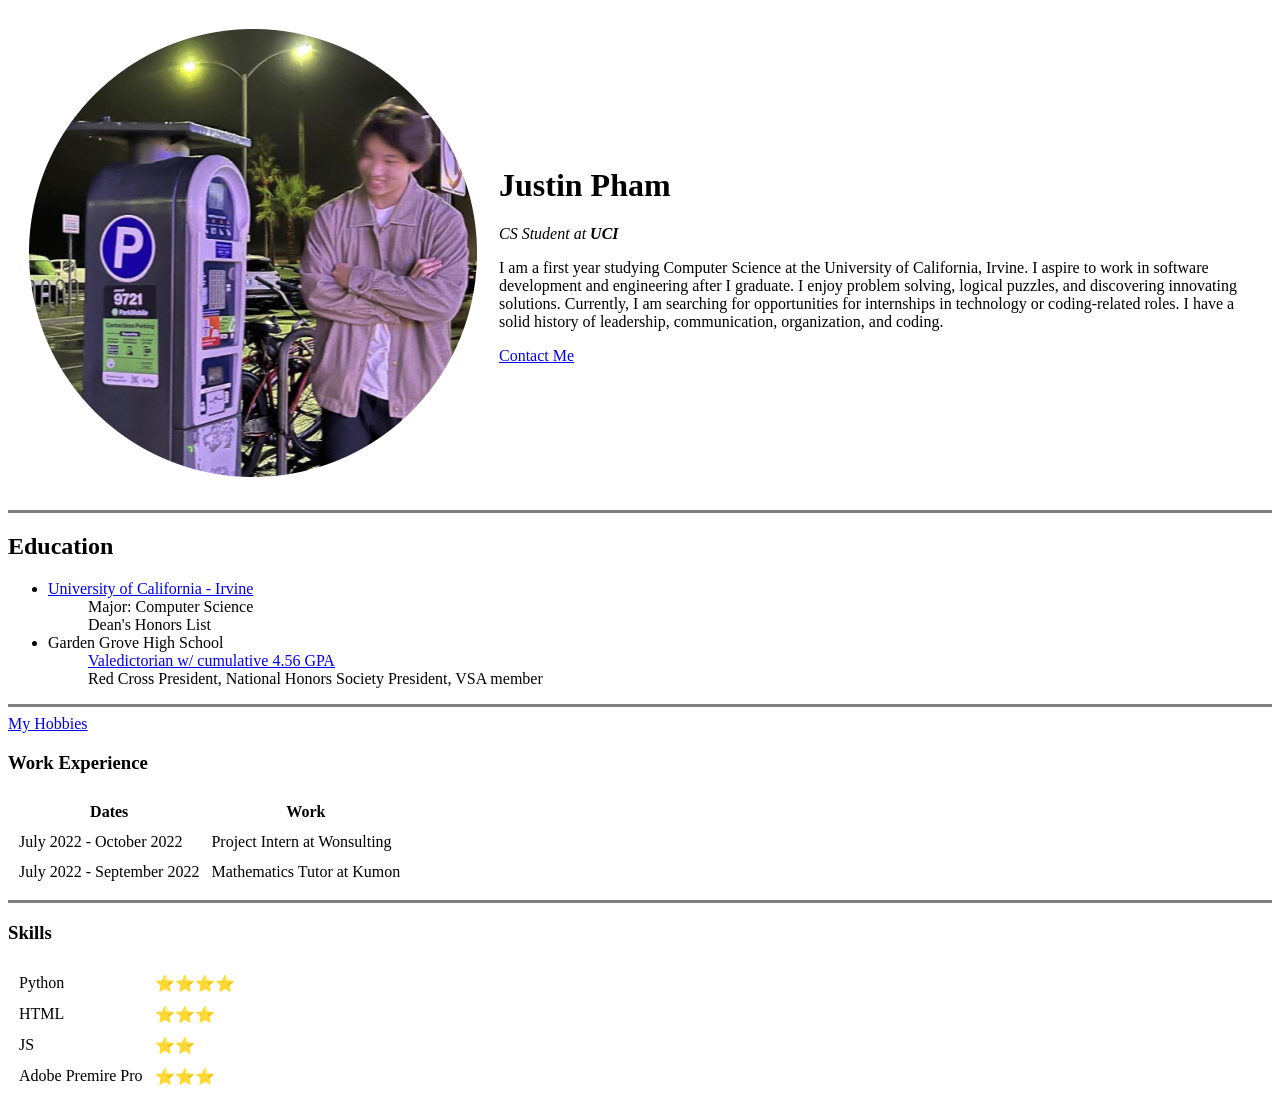
==== index.html @ bb66446e "Add files via upload Added intitial cv website files" ====
<!DOCTYPE html>
<html lang="en">
    <head>
        <meta charset="UTF-8">
        <title>Justin Pham</title>
    </head>
    <body>
        <table cellspacing = "20">
            <tr>
                <td><img src="images/image-modified.png" alt="Justin Profile Picture"></td>
                <td>
                    <h1>Justin Pham</h1>
                    <p><em>CS Student at <strong>UCI</strong></em></p>
                    <p>I am a first year studying Computer Science at the University of California, Irvine. I aspire to work in software development and engineering after I graduate. I enjoy problem solving, logical puzzles, and discovering innovating solutions. Currently, I am searching for opportunities for internships in technology or coding-related roles. I have a solid history of leadership, communication, organization, and coding.</p>
                    <a href="contact_info.html">Contact Me</a>
                </td>
            </tr>
        </table>
        <hr size="3" noshade="">

        <h2>Education</h2>
        <ul>
            <li><a href="https://uci.edu/">University of California - Irvine</a></li>
                <ul>Major: Computer Science</ul>
                    
                <ul>Dean's Honors List</ul>
            <li>Garden Grove High School</li>
                <ul><a href="https://www.ggusd.us/students/honor/2021-2022-valedictorians-and-salutatorians">Valedictorian w/ cumulative 4.56 GPA</a></ul>
                <ul>Red Cross President, National Honors Society President, VSA member</ul>
        </ul>
        <hr size="3" noshade="">
        <a href="hobbies.html">My Hobbies</a>
        <h3>Work Experience</h3>
        <table cellspacing = 10>
            <thead>
                <th>Dates</th>   
                <th>Work</th>
            </thead>
            <tr>
                <td>July 2022 - October 2022</td>
                <td>Project Intern at Wonsulting</td>
            </tr>
            <tr>
                <td>July 2022 - September 2022</td>
                <td>Mathematics Tutor at Kumon</td>
            </tr>
        </table>
        <hr size="3" noshade="">    
        <h3>Skills</h3>
        <table cellspacing = 10>
            <tr>
                <td>Python</td>
                <td>⭐⭐⭐⭐</td>
            </tr>
            <tr>
                <td>HTML</td>
                <td>⭐⭐⭐</td>
            </tr>
            <tr>
                <td>JS</td>
                <td>⭐⭐</td>
            </tr>
            <tr>
                <td>Adobe Premire Pro</td>
                <td>⭐⭐⭐</td>
            </tr>
        </table>
        

    </body>
</html>
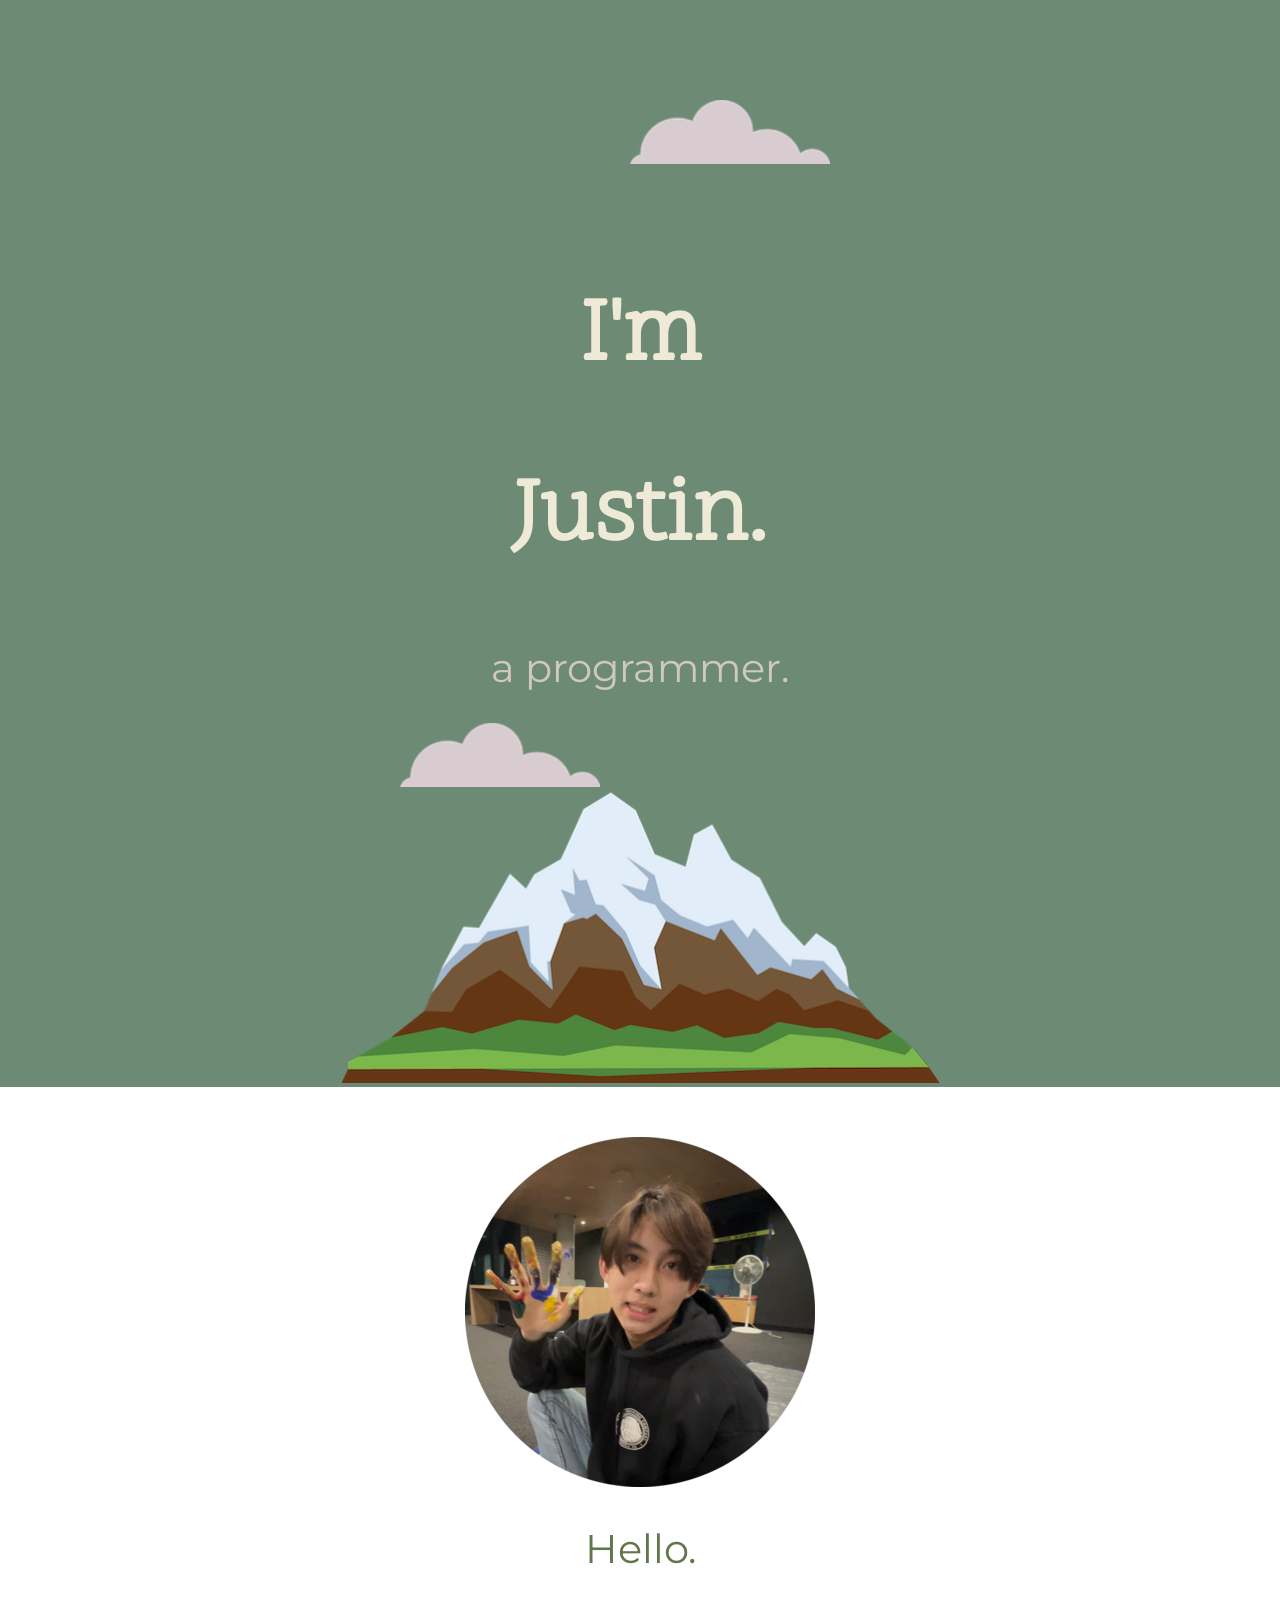
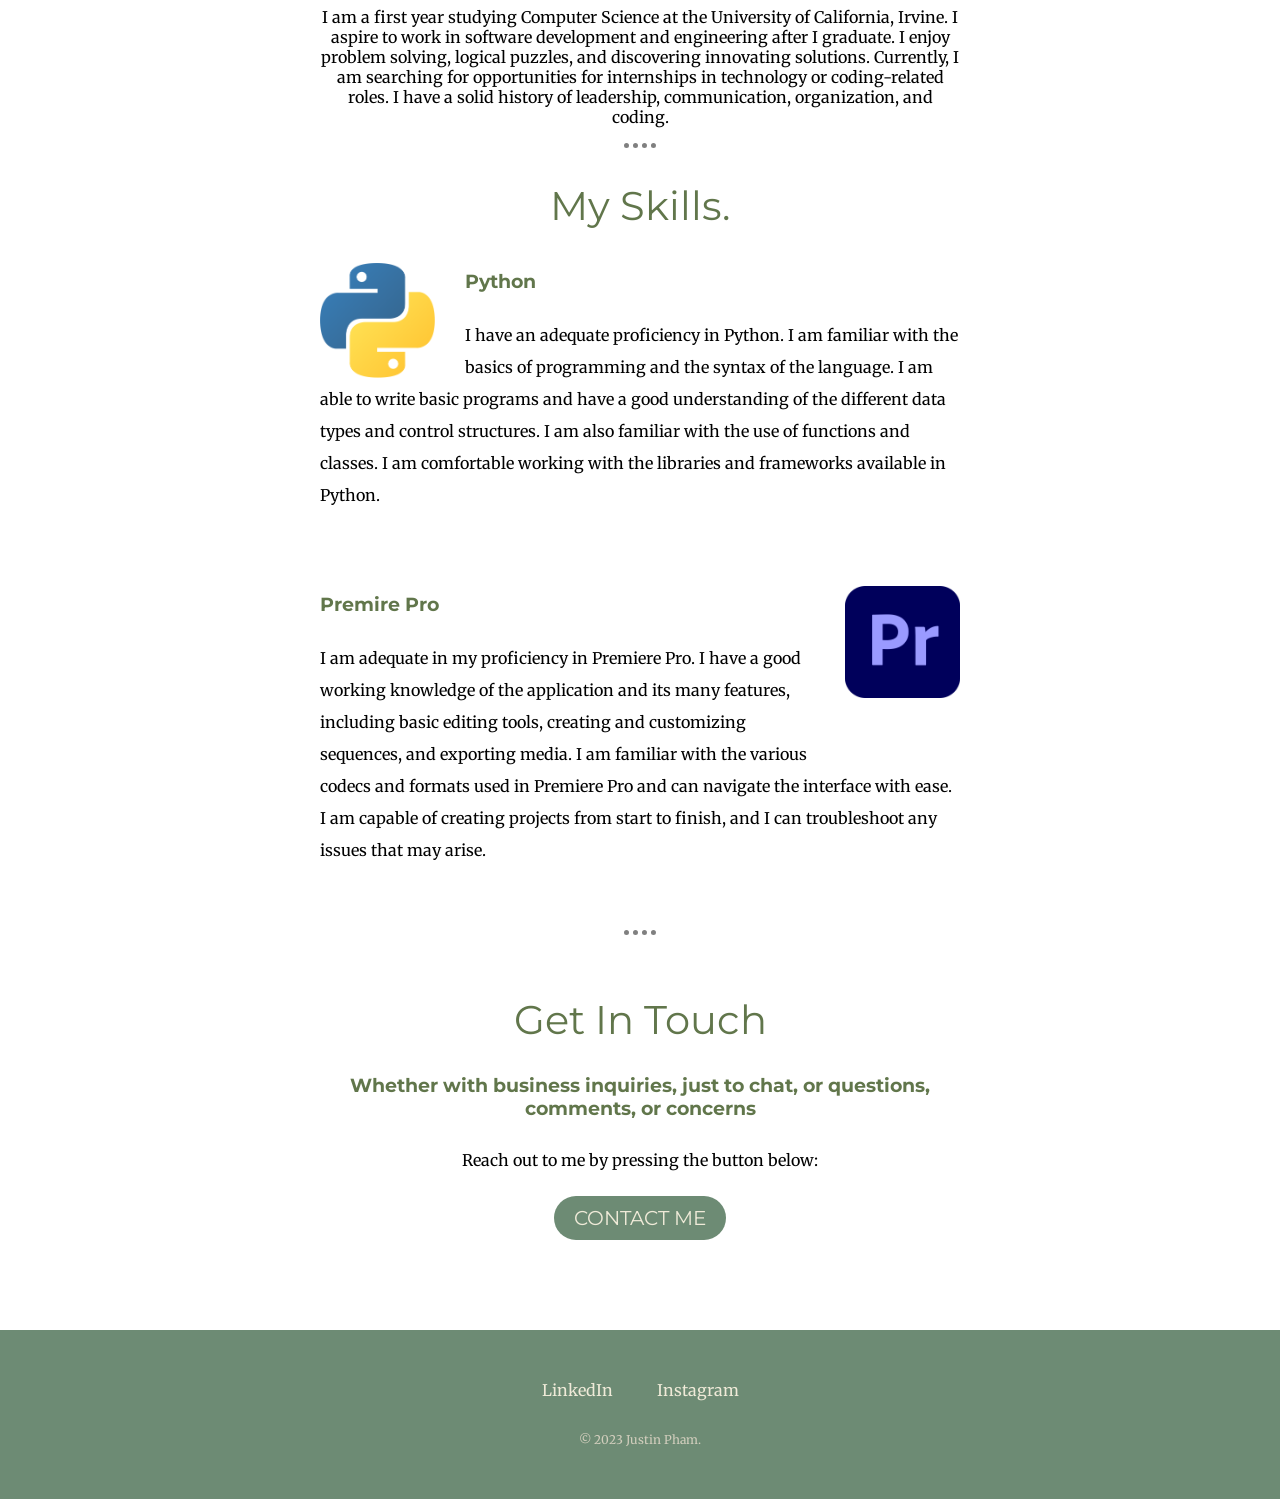
==== commit a3a21cf4: "Add files via upload" ====
--- a/index.html
+++ b/index.html
@@ -1,71 +1,67 @@
 <!DOCTYPE html>
 <html lang="en">
-    <head>
-        <meta charset="UTF-8">
-        <title>Justin Pham</title>
-    </head>
-    <body>
-        <table cellspacing = "20">
-            <tr>
-                <td><img src="images/image-modified.png" alt="Justin Profile Picture"></td>
-                <td>
-                    <h1>Justin Pham</h1>
-                    <p><em>CS Student at <strong>UCI</strong></em></p>
-                    <p>I am a first year studying Computer Science at the University of California, Irvine. I aspire to work in software development and engineering after I graduate. I enjoy problem solving, logical puzzles, and discovering innovating solutions. Currently, I am searching for opportunities for internships in technology or coding-related roles. I have a solid history of leadership, communication, organization, and coding.</p>
-                    <a href="contact_info.html">Contact Me</a>
-                </td>
-            </tr>
-        </table>
-        <hr size="3" noshade="">
+<head>
+    <meta charset="UTF-8">
+    <meta http-equiv="X-UA-Compatible" content="IE=edge">
+    <meta name="viewport" content="width=device-width, initial-scale=1.0">
+    <title>Justin Pham</title>
+    <link rel="stylesheet" href="css\styles.css">
+    <link rel="icon" href="favicon1.ico">
+    <link rel="preconnect" href="https://fonts.googleapis.com">
+    <link rel="preconnect" href="https://fonts.gstatic.com" crossorigin>
+    <link href="https://fonts.googleapis.com/css2?family=Merriweather&family=Montserrat&family=Scope+One&display=swap" rel="stylesheet">
+</head>
+<body>
+    <div class="top-container">
+        <img class='top-cloud' src="images/cloud.png" alt="cloud-img">
+        <div class="title-text">
+            <h1>I'm Justin.</h1>
+            <h2><span class="under-title">a programmer.</span></h2>
+        </div>
+        <img class='bottom-cloud' src="images/cloud.png" alt="cloud-img">
+        <img class='mountain' src="images/mountain.png" alt="mountain-img">
+    </div>
+    <div class="middle-container">
+        <div class="profile">
+          <img id='pfp' src="images/painting.png" alt="profile-picture">
+          <h2>Hello.</h2>
+          <p id="personal-description">I am a first year studying Computer Science at the University of California, Irvine. I aspire to work in software development and engineering after I graduate. I enjoy problem solving, logical puzzles, and discovering innovating solutions. Currently, I am searching for opportunities for internships in technology or coding-related roles. I have a solid history of leadership, communication, organization, and coding.
 
-        <h2>Education</h2>
-        <ul>
-            <li><a href="https://uci.edu/">University of California - Irvine</a></li>
-                <ul>Major: Computer Science</ul>
-                    
-                <ul>Dean's Honors List</ul>
-            <li>Garden Grove High School</li>
-                <ul><a href="https://www.ggusd.us/students/honor/2021-2022-valedictorians-and-salutatorians">Valedictorian w/ cumulative 4.56 GPA</a></ul>
-                <ul>Red Cross President, National Honors Society President, VSA member</ul>
-        </ul>
-        <hr size="3" noshade="">
-        <a href="hobbies.html">My Hobbies</a>
-        <h3>Work Experience</h3>
-        <table cellspacing = 10>
-            <thead>
-                <th>Dates</th>   
-                <th>Work</th>
-            </thead>
-            <tr>
-                <td>July 2022 - October 2022</td>
-                <td>Project Intern at Wonsulting</td>
-            </tr>
-            <tr>
-                <td>July 2022 - September 2022</td>
-                <td>Mathematics Tutor at Kumon</td>
-            </tr>
-        </table>
-        <hr size="3" noshade="">    
-        <h3>Skills</h3>
-        <table cellspacing = 10>
-            <tr>
-                <td>Python</td>
-                <td>⭐⭐⭐⭐</td>
-            </tr>
-            <tr>
-                <td>HTML</td>
-                <td>⭐⭐⭐</td>
-            </tr>
-            <tr>
-                <td>JS</td>
-                <td>⭐⭐</td>
-            </tr>
-            <tr>
-                <td>Adobe Premire Pro</td>
-                <td>⭐⭐⭐</td>
-            </tr>
-        </table>
-        
-
-    </body>
-</html>+          </p>
+        </div>
+        <hr>
+        <div class="skills">
+          <h2>My Skills.</h2>
+          <div class="skill-row">
+            <img id="python" src="images/python.png" alt="python-logo">
+            <h3>Python</h3>
+            <p>I have an adequate proficiency in Python. I am familiar with the basics of programming and the syntax of the language. I am able to write basic programs and have a good understanding of the different data types and control structures. I am also familiar with the use of functions and classes. I am comfortable working with the libraries and frameworks available in Python.</p>
+          </div>
+          <br>
+          <br>
+          <div class="skill-row">
+            <img id="premire" src="images/premire.png" alt="premire-logo">
+            <h3>Premire Pro</h3>
+            <p>I am adequate in my proficiency in Premiere Pro. I have a good working knowledge of the application and its many features, including basic editing tools, creating and customizing sequences, and exporting media. I am familiar with the various codecs and formats used in Premiere Pro and can navigate the interface with ease. I am capable of creating projects from start to finish, and I can troubleshoot any issues that may arise.</p>
+          </div>
+        </div>
+        <br>
+        <br>
+        <hr>
+        <div class="contact-me">
+          <h2 class="GetInTouch">Get In Touch</h2>
+          <h3 class="contact-description">Whether with business inquiries, just to chat, or questions, comments, or concerns</h3>
+            <p>Reach out to me by pressing the button below:</p>
+            <br>
+          <a class="btn" href="mailto:justinmpham714@email.com">CONTACT ME</a>
+        </div>
+      </div>
+      
+      <div class="bottom-container">
+        <a class="footer-link" href="https://www.linkedin.com/in/justin-pham-035b2b224/">LinkedIn</a>
+        <a class="footer-link" href="https://www.instagram.com/cowjustih/">Instagram</a>
+        <p class="copyright">© 2023 Justin Pham.</p>
+      </div>
+      
+</body>
+</html>
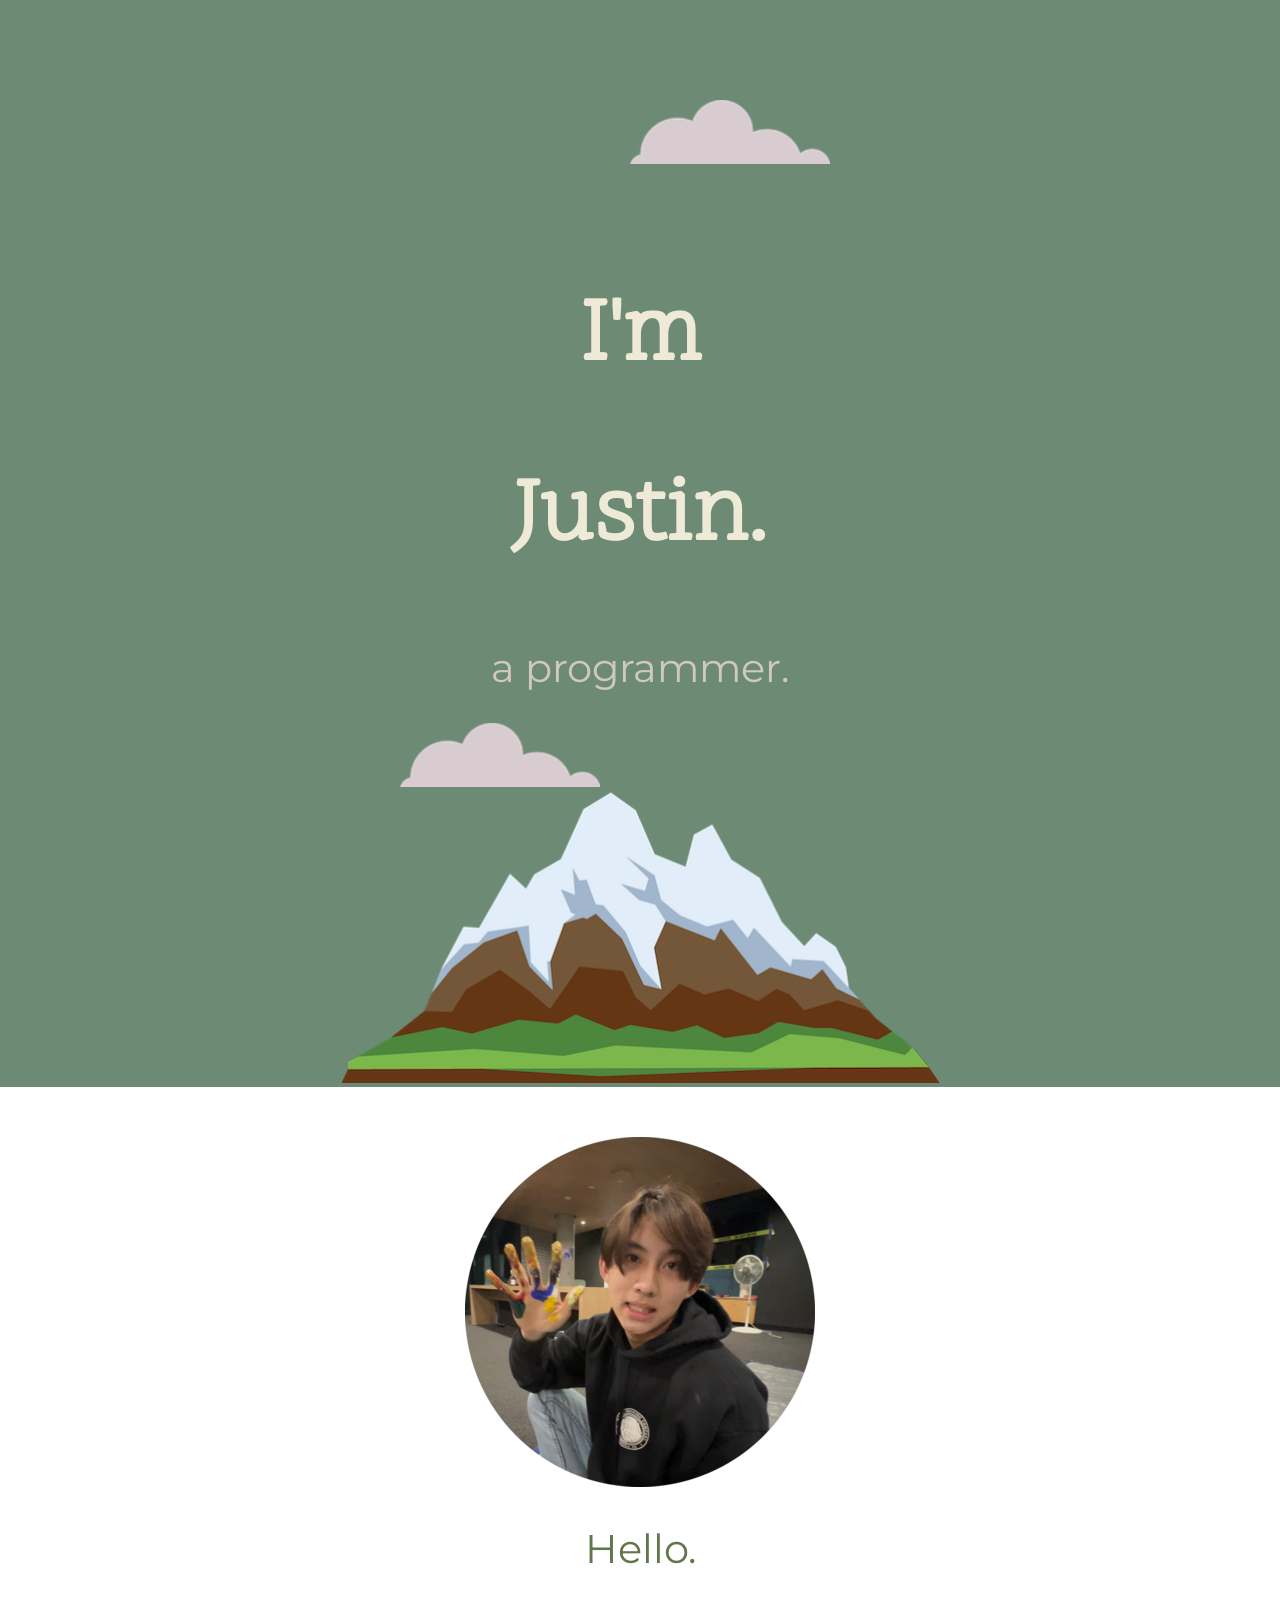
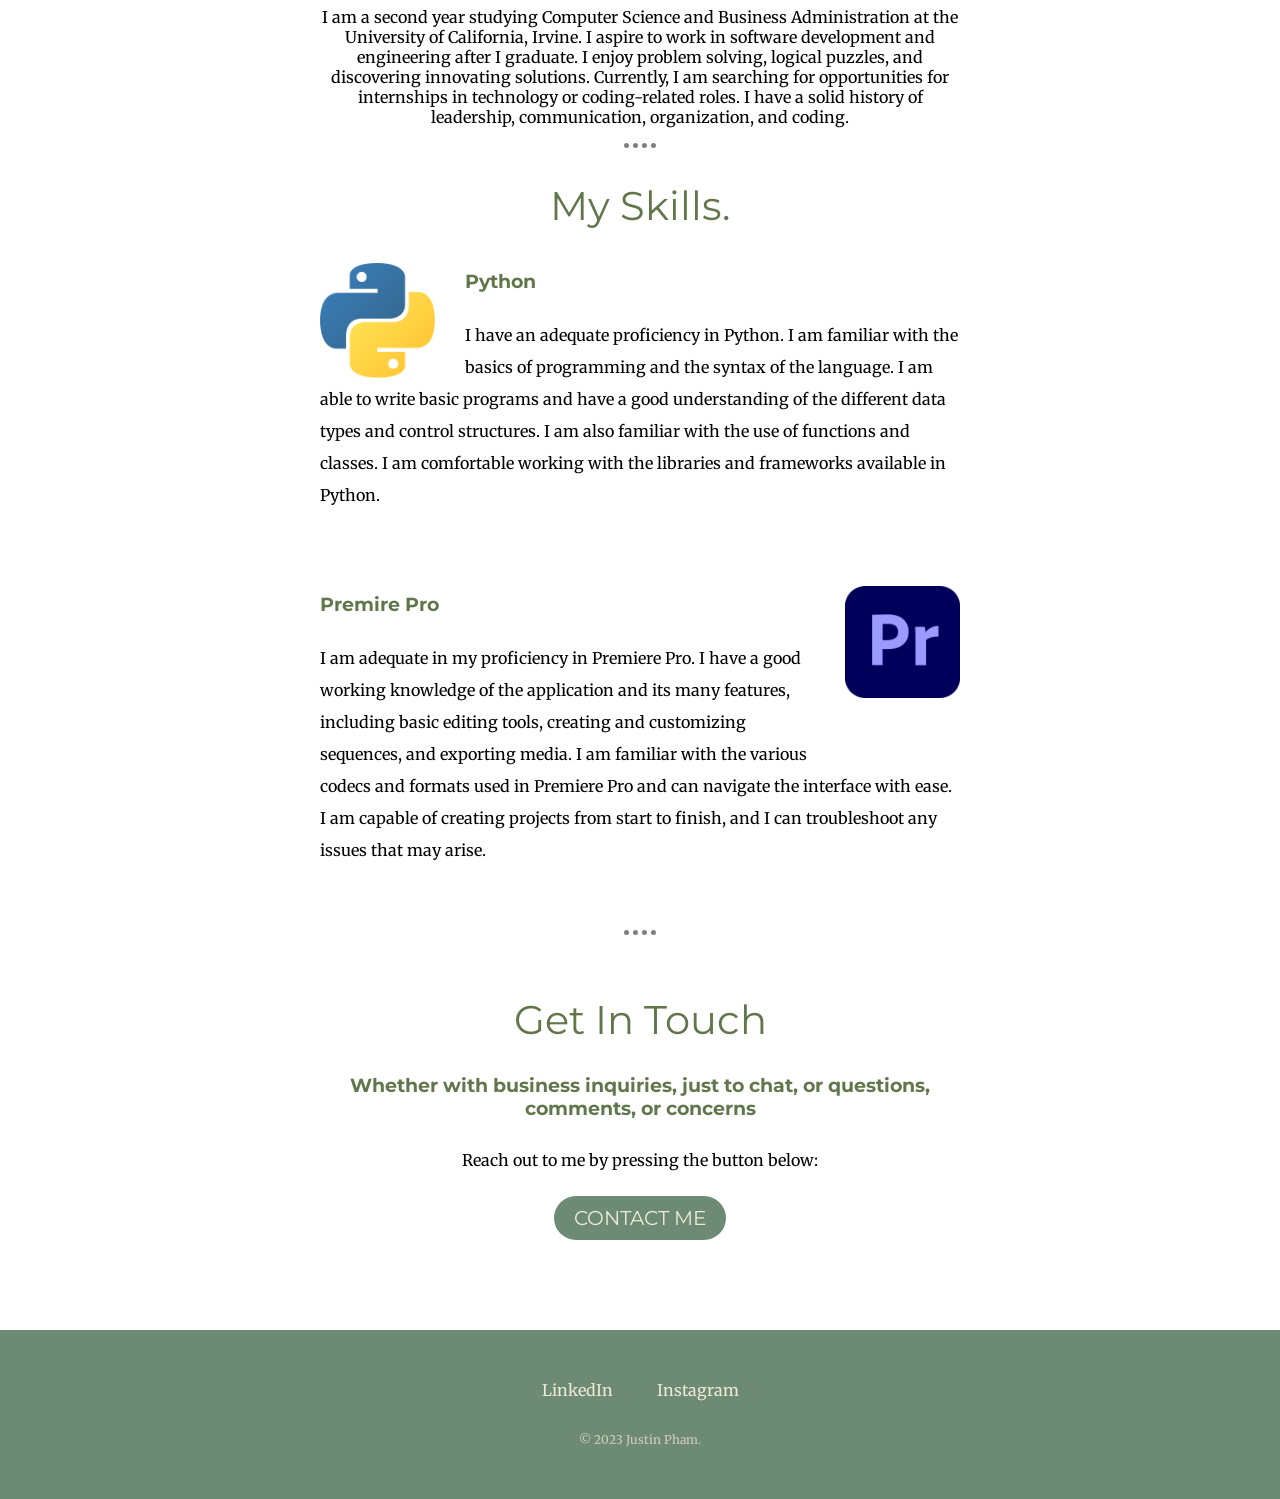
==== commit b375d9ba: "Update index.html" ====
--- a/index.html
+++ b/index.html
@@ -25,7 +25,7 @@
         <div class="profile">
           <img id='pfp' src="images/painting.png" alt="profile-picture">
           <h2>Hello.</h2>
-          <p id="personal-description">I am a first year studying Computer Science at the University of California, Irvine. I aspire to work in software development and engineering after I graduate. I enjoy problem solving, logical puzzles, and discovering innovating solutions. Currently, I am searching for opportunities for internships in technology or coding-related roles. I have a solid history of leadership, communication, organization, and coding.
+          <p id="personal-description">I am a second year studying Computer Science and Business Administration at the University of California, Irvine. I aspire to work in software development and engineering after I graduate. I enjoy problem solving, logical puzzles, and discovering innovating solutions. Currently, I am searching for opportunities for internships in technology or coding-related roles. I have a solid history of leadership, communication, organization, and coding.
 
           </p>
         </div>
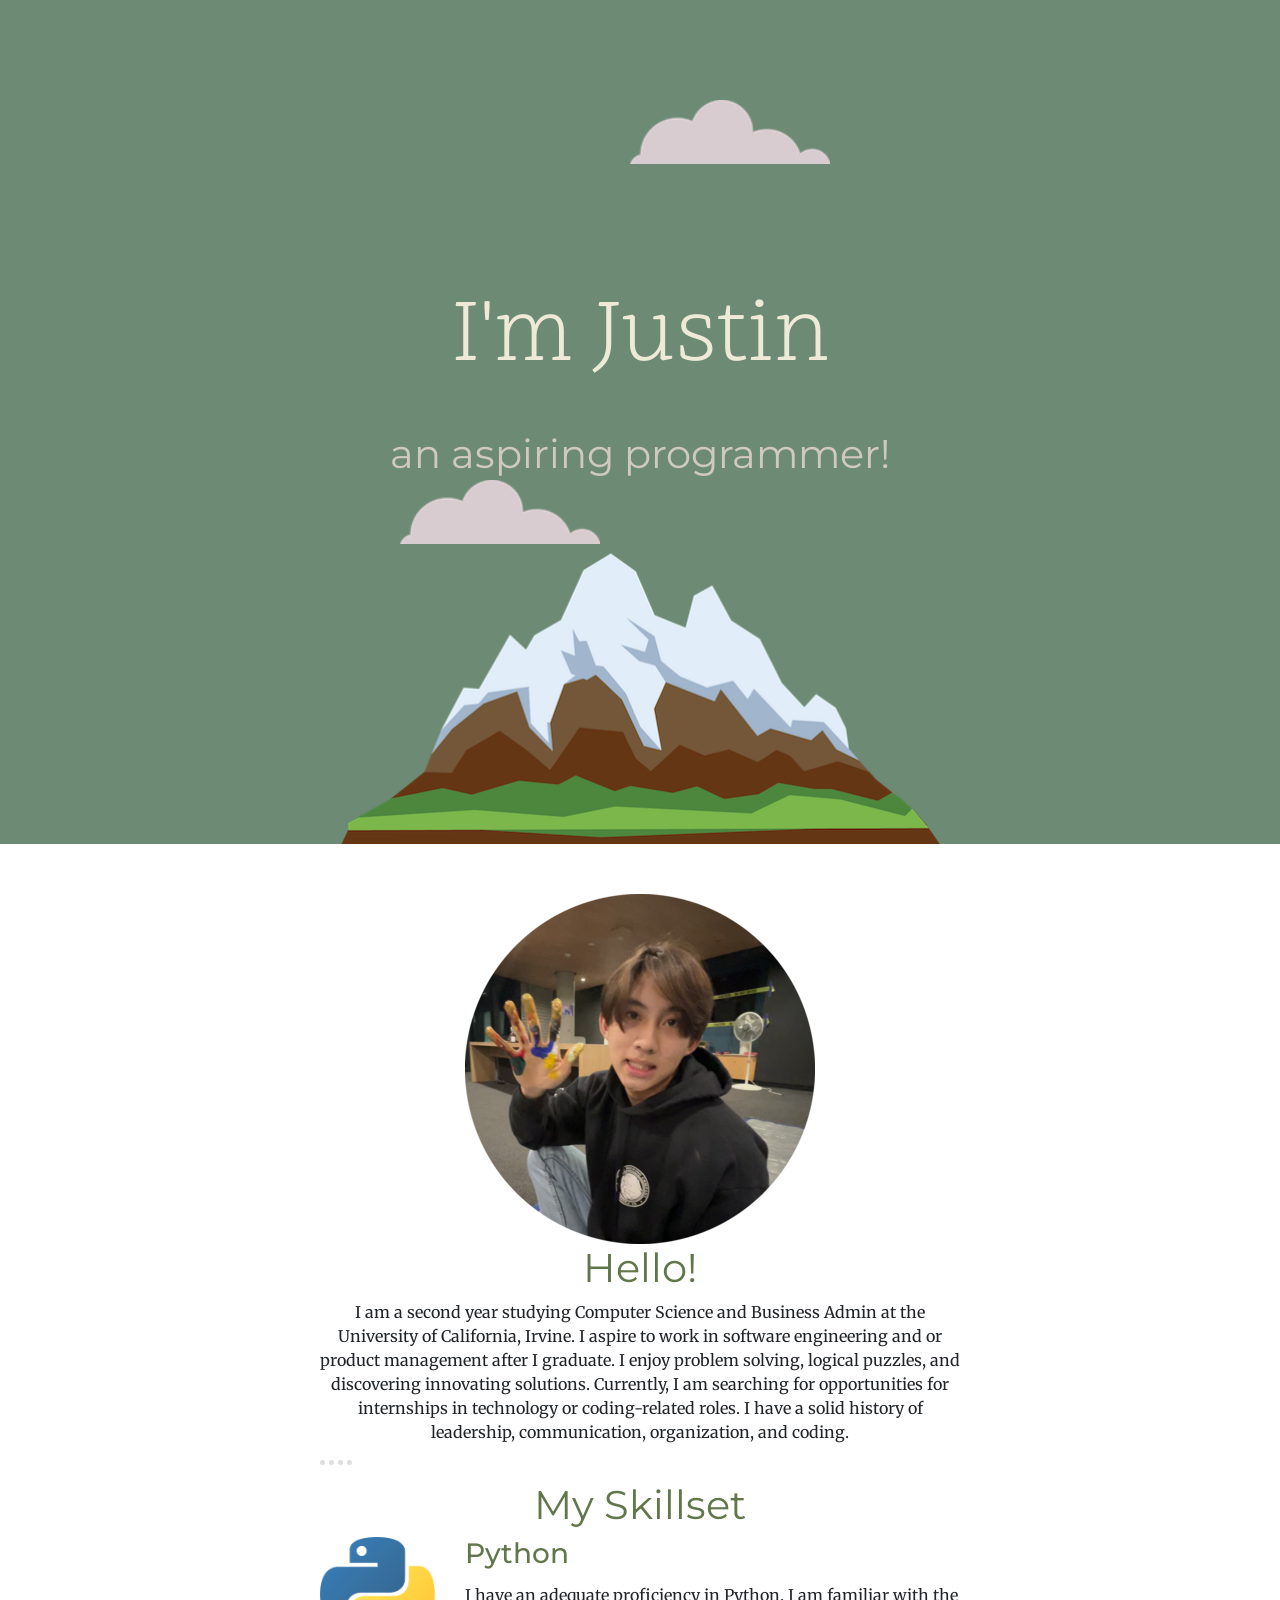
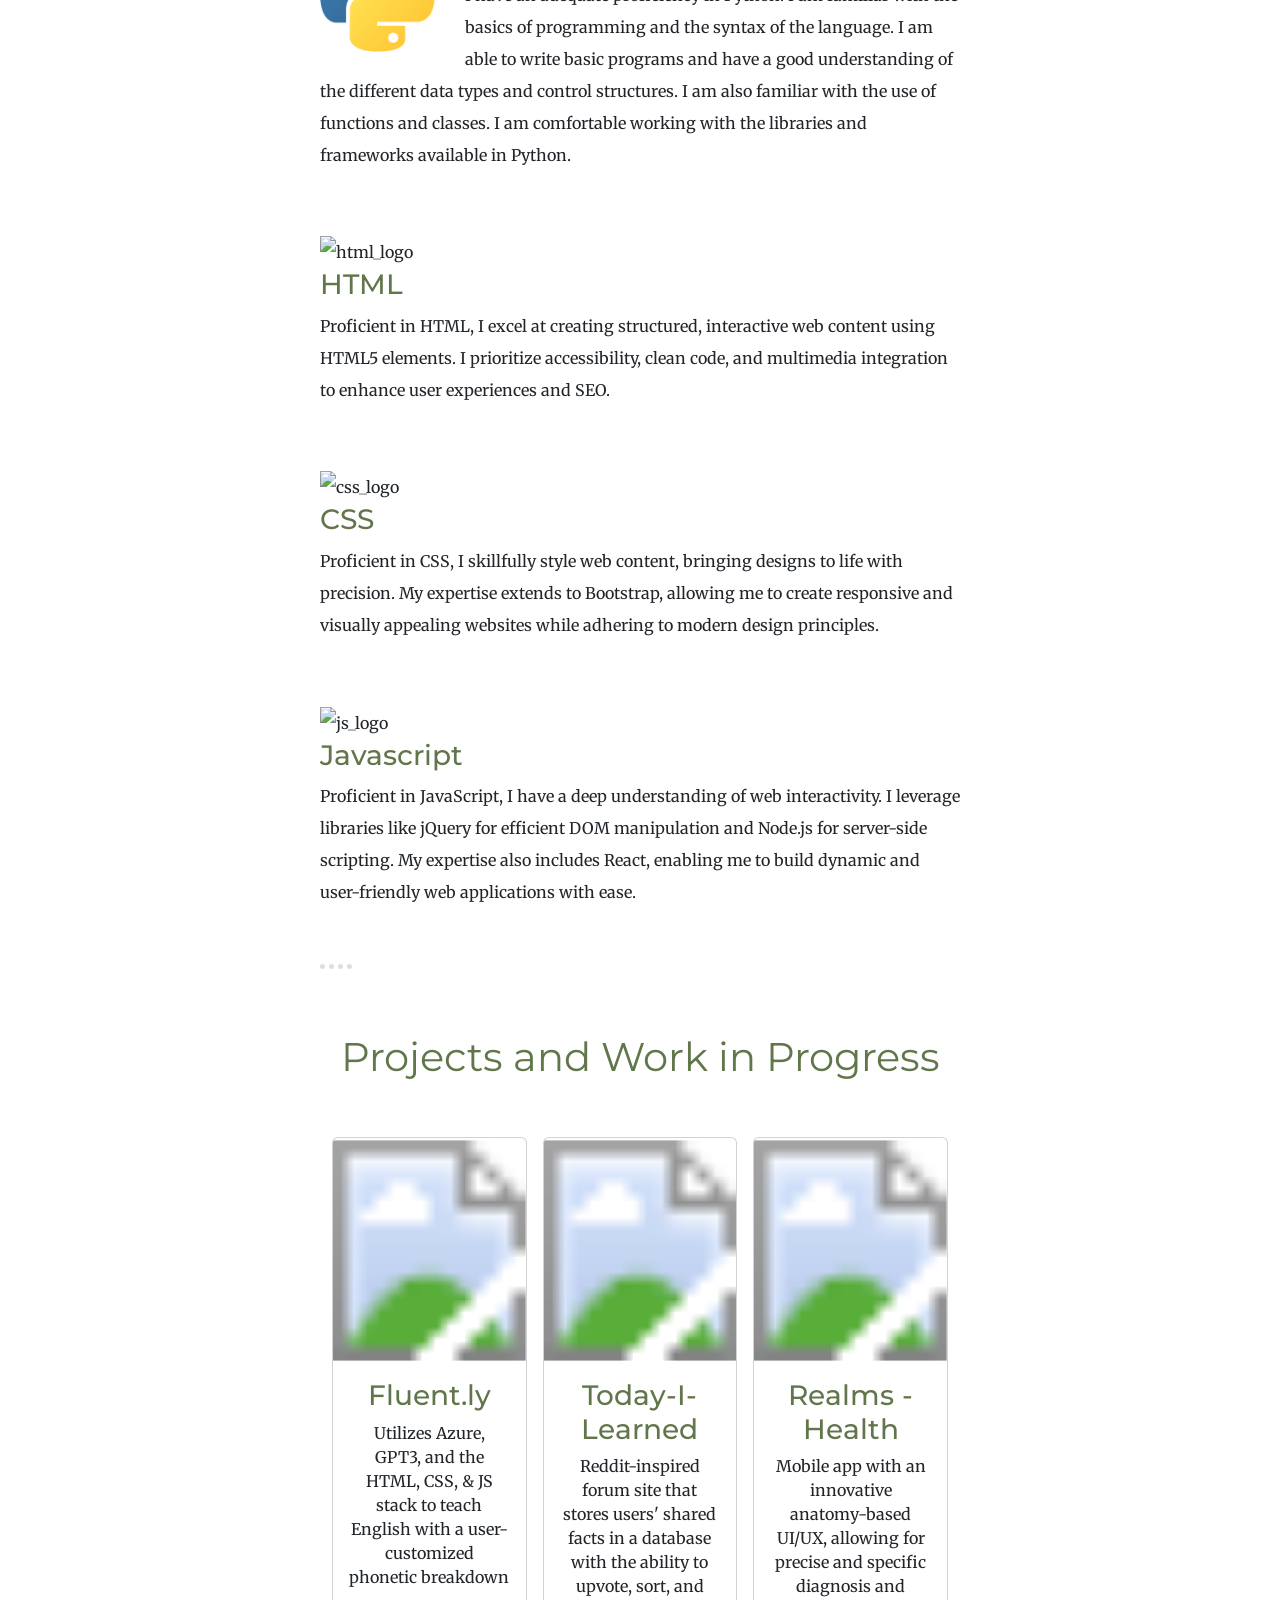
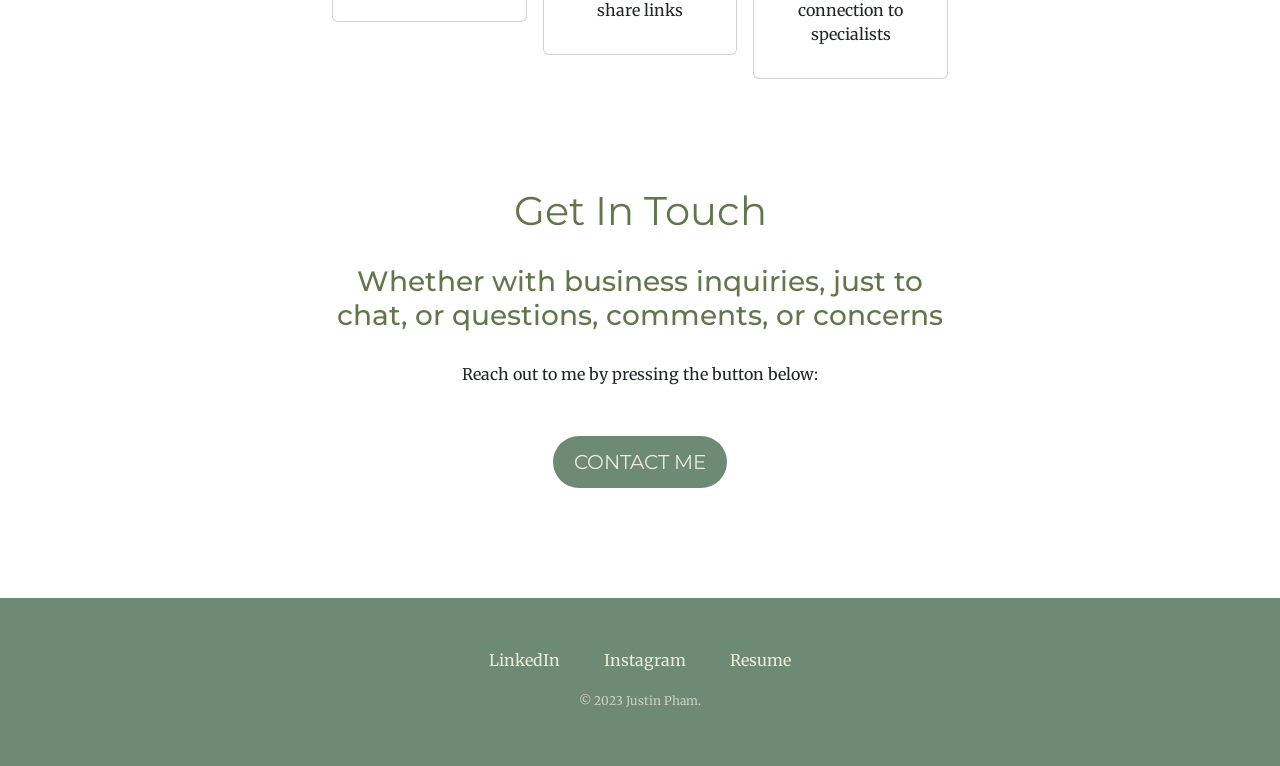
==== commit 3e31cb88: "Add files via upload update cv" ====
--- a/index.html
+++ b/index.html
@@ -5,18 +5,20 @@
     <meta http-equiv="X-UA-Compatible" content="IE=edge">
     <meta name="viewport" content="width=device-width, initial-scale=1.0">
     <title>Justin Pham</title>
+    <link href="https://cdn.jsdelivr.net/npm/bootstrap@5.3.2/dist/css/bootstrap.min.css" rel="stylesheet" integrity="sha384-T3c6CoIi6uLrA9TneNEoa7RxnatzjcDSCmG1MXxSR1GAsXEV/Dwwykc2MPK8M2HN" crossorigin="anonymous">
     <link rel="stylesheet" href="css\styles.css">
     <link rel="icon" href="favicon1.ico">
     <link rel="preconnect" href="https://fonts.googleapis.com">
     <link rel="preconnect" href="https://fonts.gstatic.com" crossorigin>
     <link href="https://fonts.googleapis.com/css2?family=Merriweather&family=Montserrat&family=Scope+One&display=swap" rel="stylesheet">
+    
 </head>
 <body>
     <div class="top-container">
         <img class='top-cloud' src="images/cloud.png" alt="cloud-img">
         <div class="title-text">
-            <h1>I'm Justin.</h1>
-            <h2><span class="under-title">a programmer.</span></h2>
+            <h1>I'm Justin</h1>
+            <h2><span class="under-title">an aspiring programmer!</span></h2>
         </div>
         <img class='bottom-cloud' src="images/cloud.png" alt="cloud-img">
         <img class='mountain' src="images/mountain.png" alt="mountain-img">
@@ -24,14 +26,14 @@
     <div class="middle-container">
         <div class="profile">
           <img id='pfp' src="images/painting.png" alt="profile-picture">
-          <h2>Hello.</h2>
-          <p id="personal-description">I am a second year studying Computer Science and Business Administration at the University of California, Irvine. I aspire to work in software development and engineering after I graduate. I enjoy problem solving, logical puzzles, and discovering innovating solutions. Currently, I am searching for opportunities for internships in technology or coding-related roles. I have a solid history of leadership, communication, organization, and coding.
+          <h2>Hello!</h2>
+          <p id="personal-description">I am a second year studying Computer Science and Business Admin at the University of California, Irvine. I aspire to work in software engineering and or product management after I graduate. I enjoy problem solving, logical puzzles, and discovering innovating solutions. Currently, I am searching for opportunities for internships in technology or coding-related roles. I have a solid history of leadership, communication, organization, and coding.
 
           </p>
         </div>
         <hr>
         <div class="skills">
-          <h2>My Skills.</h2>
+          <h2>My Skillset</h2>
           <div class="skill-row">
             <img id="python" src="images/python.png" alt="python-logo">
             <h3>Python</h3>
@@ -40,26 +42,99 @@
           <br>
           <br>
           <div class="skill-row">
-            <img id="premire" src="images/premire.png" alt="premire-logo">
-            <h3>Premire Pro</h3>
-            <p>I am adequate in my proficiency in Premiere Pro. I have a good working knowledge of the application and its many features, including basic editing tools, creating and customizing sequences, and exporting media. I am familiar with the various codecs and formats used in Premiere Pro and can navigate the interface with ease. I am capable of creating projects from start to finish, and I can troubleshoot any issues that may arise.</p>
+            <img id="html" src="images/html_logo.png" alt="html_logo">
+            <h3>HTML</h3>
+            <p>Proficient in HTML, I excel at creating structured, interactive web content using HTML5 elements. I prioritize accessibility, clean code, and multimedia integration to enhance user experiences and SEO.</p>
+          </div>
+          <br>
+          <br>
+          <div class="skill-row">
+            <img id="css" src="images/css_logo.png" alt="css_logo">
+            <h3>CSS</h3>
+            <p>Proficient in CSS, I skillfully style web content, bringing designs to life with precision. My expertise extends to Bootstrap, allowing me to create responsive and visually appealing websites while adhering to modern design principles.</p>
+          </div>
+          <br>
+          <br>
+          <div class="skill-row">
+            <img id="html" src="images/javascript_logo.png" alt="js_logo">
+            <h3>Javascript</h3>
+            <p>Proficient in JavaScript, I have a deep understanding of web interactivity. I leverage libraries like jQuery for efficient DOM manipulation and Node.js for server-side scripting. My expertise also includes React, enabling me to build dynamic and user-friendly web applications with ease.</p>
           </div>
         </div>
         <br>
-        <br>
         <hr>
+        
+        <div class="album py-5">
+          <div class="container">
+            <h2>Projects and Work in Progress</h2>
+            <br>
+            <br>
+            <div class="row row-cols-1 row-cols-sm-2 row-cols-md-3 g-3">
+              <div class="col">
+                <div class="card">
+                  <svg class="bd-placeholder-img card-img-top" width="100%" height="225" xmlns="http://www.w3.org/2000/svg" role="img" aria-label="Placeholder: Thumbnail" preserveAspectRatio="xMidYMid slice" focusable="false">
+                    <image xlink:href="images/fluently.jpg" width="100%" height="225" />
+                  </svg>
+                  <div class="card-body">
+                    <h3>Fluent.ly</h3>
+                    <p class="card-text">Utilizes Azure, GPT3, and the HTML, CSS, & JS stack to teach English with a user-customized phonetic breakdown</p>
+                    <div class="d-flex justify-content-between align-items-center">
+                      <div class="btn-group">
+                      </div>
+                    </div>
+                  </div>
+                </div>
+              </div>
+              <div class="col">
+                <div class="card">
+                  <svg class="bd-placeholder-img card-img-top" width="100%" height="225" xmlns="http://www.w3.org/2000/svg" role="img" aria-label="Placeholder: Thumbnail" preserveAspectRatio="xMidYMid slice" focusable="false">
+                    <image xlink:href="images/today-i-learned.png" width="100%" height="225" />
+                  </svg>
+                  <div class="card-body">
+                    <h3>Today-I-Learned</h3>
+                    <p class="card-text">Reddit-inspired forum site that stores users' shared facts in a database with the ability to upvote, sort, and share links</p>
+                    <div class="d-flex justify-content-between align-items-center">
+                      <div class="btn-group">
+                      </div>
+                    </div>
+                  </div>
+                </div>
+              </div>
+      
+              <div class="col">
+                <div class="card">
+                  <svg class="bd-placeholder-img card-img-top" width="100%" height="225" xmlns="http://www.w3.org/2000/svg" role="img" aria-label="Placeholder: Thumbnail" preserveAspectRatio="xMidYMid slice" focusable="false">
+                    <image xlink:href="images/realms.png" width="100%" height="225" />
+                  </svg>
+                  <div class="card-body">
+                    <h3>Realms - Health</h3>
+                    <p class="card-text">Mobile app with an innovative anatomy-based UI/UX, allowing for precise and specific diagnosis and connection to specialists</p>
+                    <div class="d-flex justify-content-between align-items-center">
+                      <div class="btn-group">
+                      </div>
+                    </div>
+                  </div>
+                </div>
+              </div>
+              
+      
+              
+            </div>
+          </div>
+        </div>
         <div class="contact-me">
           <h2 class="GetInTouch">Get In Touch</h2>
           <h3 class="contact-description">Whether with business inquiries, just to chat, or questions, comments, or concerns</h3>
             <p>Reach out to me by pressing the button below:</p>
             <br>
-          <a class="btn" href="mailto:justinmpham714@email.com">CONTACT ME</a>
+          <a class="btn" href="mailto:justinmpham714@gmail.com">CONTACT ME</a>
         </div>
       </div>
       
       <div class="bottom-container">
         <a class="footer-link" href="https://www.linkedin.com/in/justin-pham-035b2b224/">LinkedIn</a>
         <a class="footer-link" href="https://www.instagram.com/cowjustih/">Instagram</a>
+        <a class="footer-link" href="Justin Pham - Resume - Google Docs.pdf">Resume</a>
         <p class="copyright">© 2023 Justin Pham.</p>
       </div>
       
